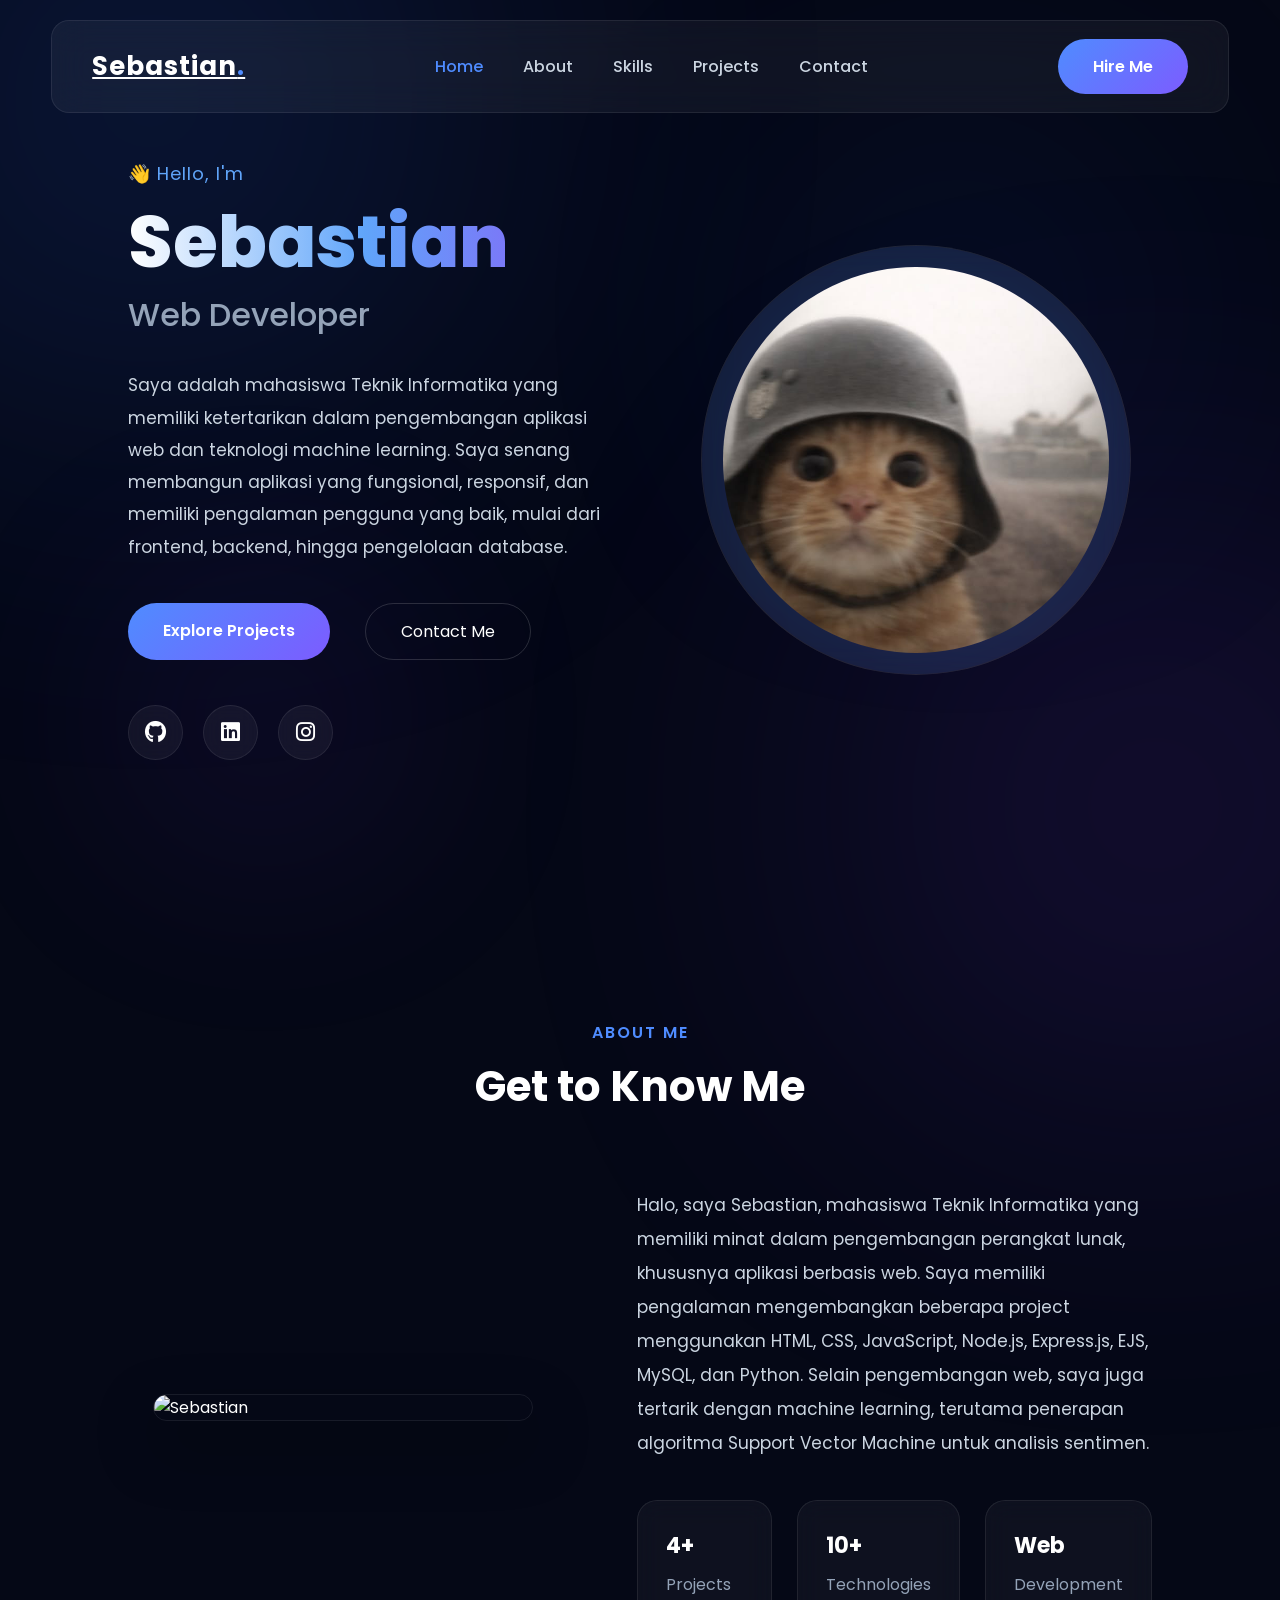
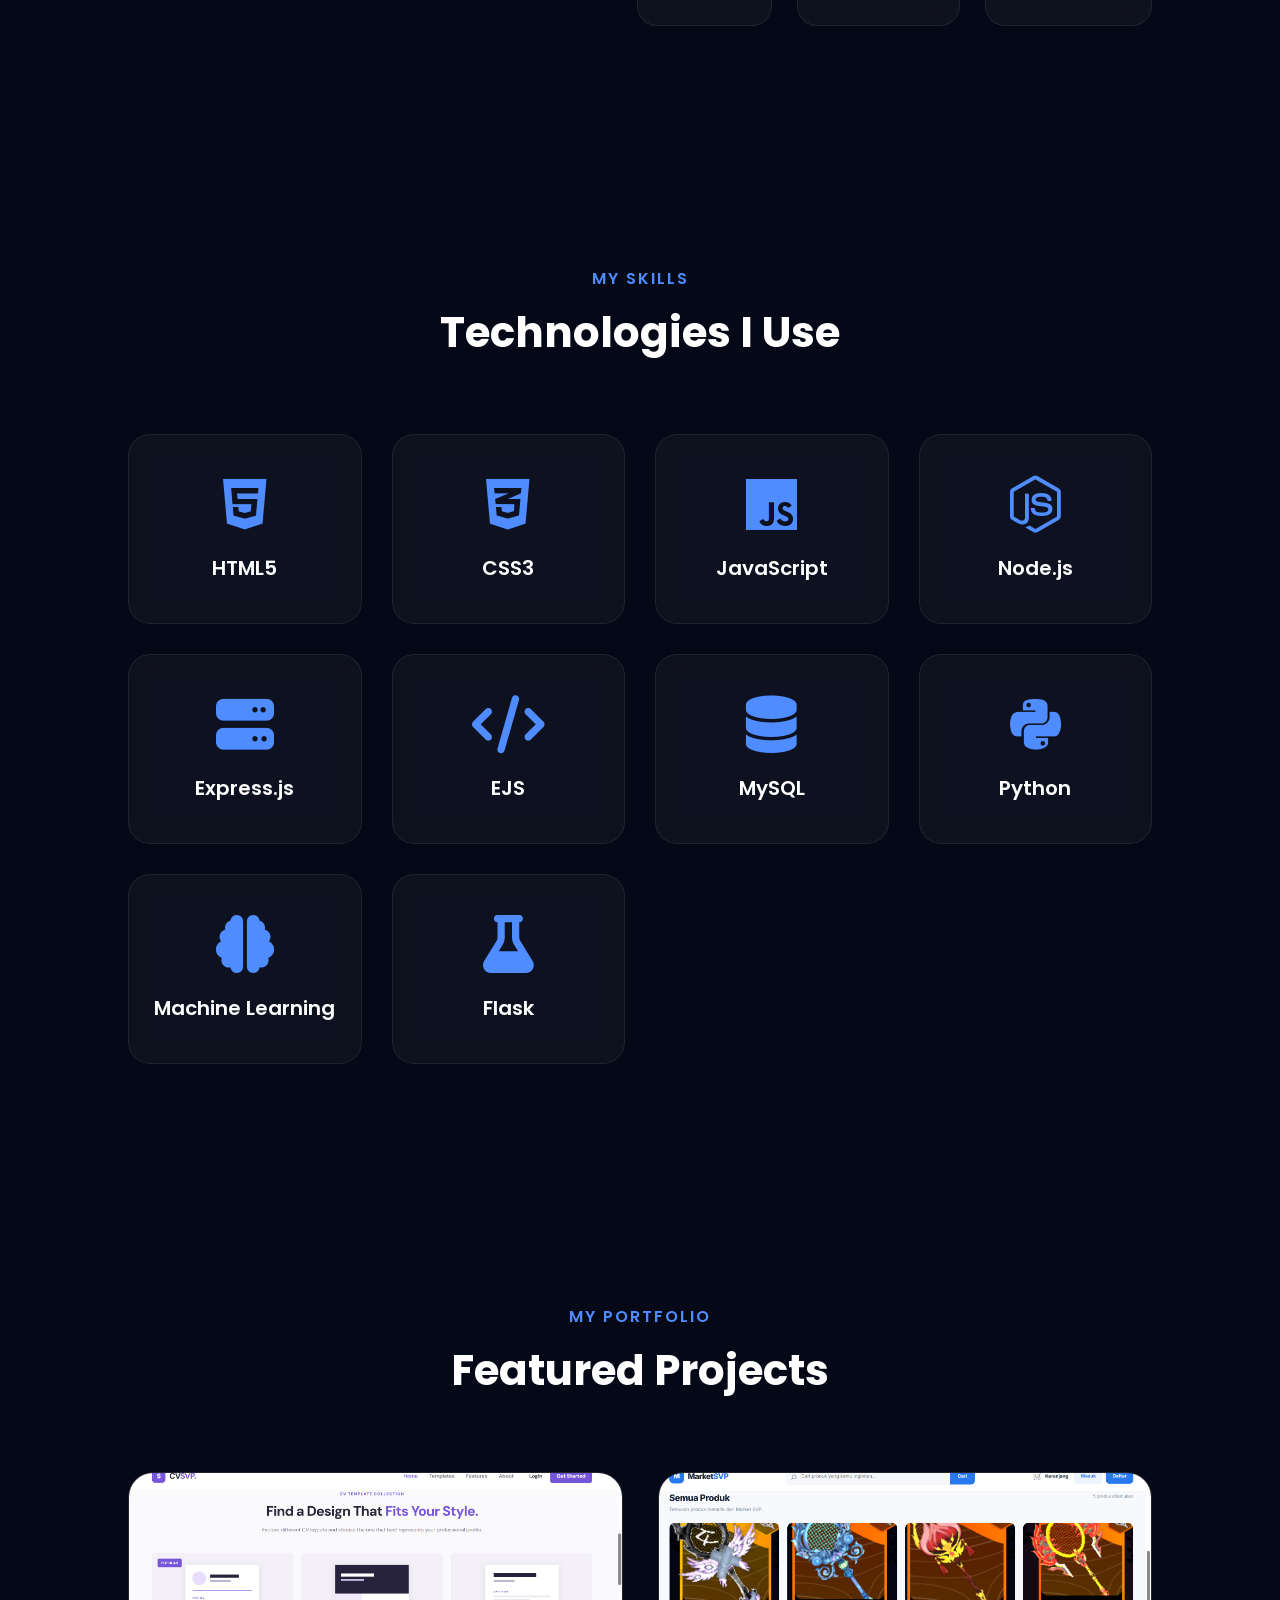
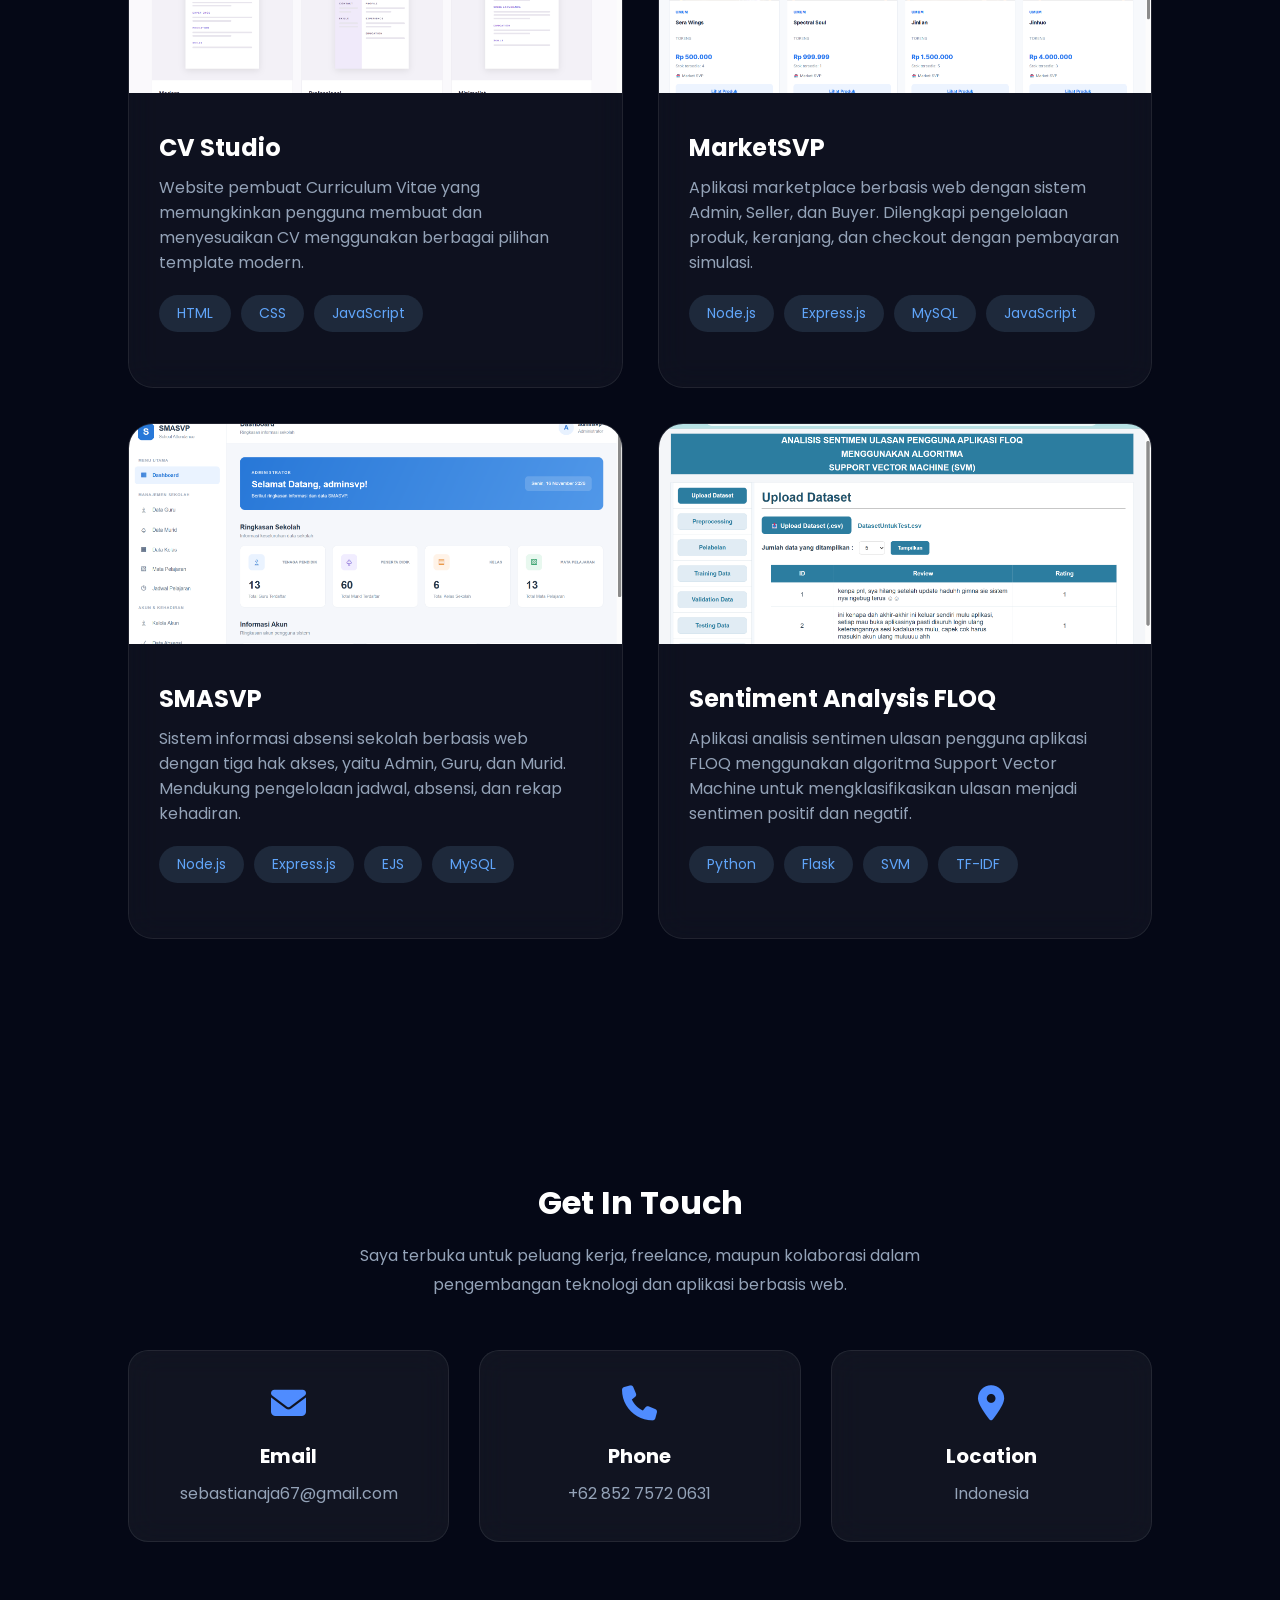
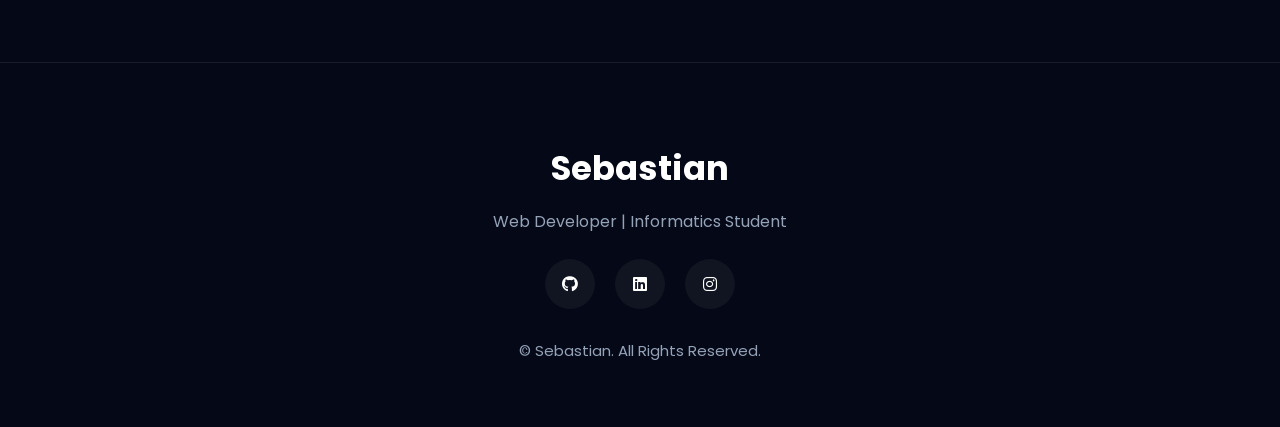
==== index.html @ ab6e5f6f "Fix homepage for Vercel" ====
<!DOCTYPE html>
<html lang="id">

<head>
    <meta charset="UTF-8">
    <meta name="viewport" content="width=device-width, initial-scale=1.0">

    <meta name="description" content="Portfolio Sebastian - Web Developer and Informatics Student">

    <title>Sebastian | Personal Portfolio</title>

    <!-- CSS -->
    <link rel="stylesheet" href="css/style.css">
    <link rel="stylesheet" href="css/responsive.css">

    <!-- Google Fonts -->
    <link rel="preconnect" href="https://fonts.googleapis.com">
    <link rel="preconnect" href="https://fonts.gstatic.com" crossorigin>

    <link href="https://fonts.googleapis.com/css2?family=Poppins:wght@300;400;500;600;700;800&display=swap"
        rel="stylesheet">

    <!-- Font Awesome -->
    <link rel="stylesheet"
        href="https://cdnjs.cloudflare.com/ajax/libs/font-awesome/6.7.2/css/all.min.css">
</head>

<body>

    <!-- HEADER -->
    <header class="header">

        <nav class="navbar">

            <a href="#home" class="logo">
                Sebastian<span style="color:#4f8cff;">.</span>
            </a>

            <ul class="nav-links">

                <li><a href="#home" class="active">Home</a></li>
                <li><a href="#about">About</a></li>
                <li><a href="#skills">Skills</a></li>
                <li><a href="#projects">Projects</a></li>
                <li><a href="#contact">Contact</a></li>

            </ul>

            <a href="#contact" class="btn-primary nav-button">
                Hire Me
            </a>

        </nav>

    </header>


    <!-- HERO SECTION -->
    <section id="home" class="hero">

        <div class="hero-content">

            <p class="hero-greeting">
                👋 Hello, I'm
            </p>

            <h1>Sebastian</h1>

            <h2>Web Developer</h2>

            <p class="hero-description">
                Saya adalah mahasiswa Teknik Informatika yang memiliki
                ketertarikan dalam pengembangan aplikasi web dan
                teknologi machine learning.

                Saya senang membangun aplikasi yang fungsional,
                responsif, dan memiliki pengalaman pengguna yang baik,
                mulai dari frontend, backend, hingga pengelolaan database.
            </p>

            <div class="hero-button">

                <a href="#projects" class="btn-primary">
                    Explore Projects
                </a>

                <a href="#contact" class="btn-secondary">
                    Contact Me
                </a>

            </div>

            <div class="social-icons">

                <a href="#" target="_blank" aria-label="GitHub">
                    <i class="fab fa-github"></i>
                </a>

                <a href="#" target="_blank" aria-label="LinkedIn">
                    <i class="fab fa-linkedin"></i>
                </a>

                <a href="#" target="_blank" aria-label="Instagram">
                    <i class="fab fa-instagram"></i>
                </a>

            </div>

        </div>


        <div class="hero-image">

            <div class="circle">

                <img src="images/me.jpg" alt="Sebastian Profile">

            </div>

        </div>

    </section>


    <!-- ABOUT SECTION -->
    <section id="about" class="about">

        <div class="section-title">

            <span>About Me</span>

            <h2>Get to Know Me</h2>

        </div>


        <div class="about-container">

            <div class="about-image">

                <img src="assets/images/profile2.png"
                    alt="Sebastian">

            </div>


            <div class="about-content">

                <p>
                    Halo, saya Sebastian, mahasiswa Teknik Informatika
                    yang memiliki minat dalam pengembangan perangkat lunak,
                    khususnya aplikasi berbasis web.

                    Saya memiliki pengalaman mengembangkan beberapa
                    project menggunakan HTML, CSS, JavaScript,
                    Node.js, Express.js, EJS, MySQL, dan Python.

                    Selain pengembangan web, saya juga tertarik
                    dengan machine learning, terutama penerapan
                    algoritma Support Vector Machine untuk analisis sentimen.
                </p>


                <div class="about-info">

                    <div class="info-card">

                        <h3>4+</h3>

                        <span>Projects</span>

                    </div>


                    <div class="info-card">

                        <h3>10+</h3>

                        <span>Technologies</span>

                    </div>


                    <div class="info-card">

                        <h3>Web</h3>

                        <span>Development</span>

                    </div>

                </div>

            </div>

        </div>

    </section>


    <!-- SKILLS SECTION -->
    <section id="skills" class="skills">

        <div class="section-title">

            <span>My Skills</span>

            <h2>Technologies I Use</h2>

        </div>


        <div class="skills-container">

            <div class="skill-card">
                <i class="fab fa-html5"></i>
                <h3>HTML5</h3>
            </div>

            <div class="skill-card">
                <i class="fab fa-css3-alt"></i>
                <h3>CSS3</h3>
            </div>

            <div class="skill-card">
                <i class="fab fa-js"></i>
                <h3>JavaScript</h3>
            </div>

            <div class="skill-card">
                <i class="fab fa-node-js"></i>
                <h3>Node.js</h3>
            </div>

            <div class="skill-card">
                <i class="fas fa-server"></i>
                <h3>Express.js</h3>
            </div>

            <div class="skill-card">
                <i class="fas fa-code"></i>
                <h3>EJS</h3>
            </div>

            <div class="skill-card">
                <i class="fas fa-database"></i>
                <h3>MySQL</h3>
            </div>

            <div class="skill-card">
                <i class="fab fa-python"></i>
                <h3>Python</h3>
            </div>

            <div class="skill-card">
                <i class="fas fa-brain"></i>
                <h3>Machine Learning</h3>
            </div>

            <div class="skill-card">
                <i class="fas fa-flask"></i>
                <h3>Flask</h3>
            </div>

        </div>

    </section>


    <!-- PROJECTS SECTION -->
    <section id="projects" class="projects">

        <div class="section-title">

            <span>My Portfolio</span>

            <h2>Featured Projects</h2>

        </div>


        <div class="projects-container">


            <!-- PROJECT 1 : CV STUDIO -->
            <div class="project-card">

                <img src="images/cv.png"
                    alt="CV Studio Project">

                <div class="project-content">

                    <h3>CV Studio</h3>

                    <p>
                        Website pembuat Curriculum Vitae yang
                        memungkinkan pengguna membuat dan
                        menyesuaikan CV menggunakan berbagai
                        pilihan template modern.
                    </p>

                    <div class="project-tags">

                        <span>HTML</span>
                        <span>CSS</span>
                        <span>JavaScript</span>

                    </div>


                </div>

            </div>


            <!-- PROJECT 2 : MARKETSVP -->
            <div class="project-card">

                <img src="images/market.png"
                    alt="MarketSVP Project">

                <div class="project-content">

                    <h3>MarketSVP</h3>

                    <p>
                        Aplikasi marketplace berbasis web dengan
                        sistem Admin, Seller, dan Buyer.
                        Dilengkapi pengelolaan produk, keranjang,
                        dan checkout dengan pembayaran simulasi.
                    </p>

                    <div class="project-tags">

                        <span>Node.js</span>
                        <span>Express.js</span>
                        <span>MySQL</span>
                        <span>JavaScript</span>

                    </div>

                </div>

            </div>


            <!-- PROJECT 3 : SMASVP -->
            <div class="project-card">

                <img src="images/sma.png"
                    alt="SMASVP Project">

                <div class="project-content">

                    <h3>SMASVP</h3>

                    <p>
                        Sistem informasi absensi sekolah berbasis web
                        dengan tiga hak akses, yaitu Admin, Guru,
                        dan Murid. Mendukung pengelolaan jadwal,
                        absensi, dan rekap kehadiran.
                    </p>

                    <div class="project-tags">

                        <span>Node.js</span>
                        <span>Express.js</span>
                        <span>EJS</span>
                        <span>MySQL</span>

                    </div>

                </div>

            </div>


            <!-- PROJECT 4 : SENTIMENT ANALYSIS -->
            <div class="project-card">

                <img src="images/analisis.png"
                    alt="Sentiment Analysis FLOQ">

                <div class="project-content">

                    <h3>Sentiment Analysis FLOQ</h3>

                    <p>
                        Aplikasi analisis sentimen ulasan pengguna
                        aplikasi FLOQ menggunakan algoritma
                        Support Vector Machine untuk mengklasifikasikan
                        ulasan menjadi sentimen positif dan negatif.
                    </p>

                    <div class="project-tags">

                        <span>Python</span>
                        <span>Flask</span>
                        <span>SVM</span>
                        <span>TF-IDF</span>

                    </div>

                </div>

            </div>


        </div>

    </section>


    <!-- CONTACT SECTION -->
    <section id="contact" class="contact">

        <div class="contact-container">

            <div class="contact-header">

                <h3>Get In Touch</h3>

                <p>
                    Saya terbuka untuk peluang kerja, freelance,
                    maupun kolaborasi dalam pengembangan teknologi
                    dan aplikasi berbasis web.
                </p>

            </div>


            <div class="contact-items">

                <div class="contact-item">

                    <i class="fas fa-envelope"></i>

                    <h4>Email</h4>

                    <span>sebastianaja67@gmail.com</span>

                </div>


                <div class="contact-item">

                    <i class="fas fa-phone"></i>

                    <h4>Phone</h4>

                    <span>+62 852 7572 0631</span>

                </div>


                <div class="contact-item">

                    <i class="fas fa-map-marker-alt"></i>

                    <h4>Location</h4>

                    <span>Indonesia</span>

                </div>

            </div>

        </div>

    </section>


    <!-- FOOTER -->
    <footer>

        <div class="footer-content">

            <h2>Sebastian</h2>

            <p>
                Web Developer | Informatics Student
            </p>


            <div class="footer-social">

                <a href="#" target="_blank">
                    <i class="fab fa-github"></i>
                </a>

                <a href="#" target="_blank">
                    <i class="fab fa-linkedin"></i>
                </a>

                <a href="#" target="_blank">
                    <i class="fab fa-instagram"></i>
                </a>

            </div>


            <p class="copyright">

                © <span id="current-year"></span>
                Sebastian. All Rights Reserved.

            </p>

        </div>

    </footer>


    <!-- JAVASCRIPT -->
    <script src="js/script.js"></script>

</body>

</html>
---- css/style.css ----
/*==================================================
    GOOGLE FONT
==================================================*/

@import url('https://fonts.googleapis.com/css2?family=Poppins:wght@300;400;500;600;700;800&display=swap');


/*==================================================
    RESET
==================================================*/

*{
    margin:0;
    padding:0;
    box-sizing:border-box;
}

html{
    scroll-behavior:smooth;
}

body{

    font-family:'Poppins',sans-serif;

    background:#050816;

    color:#ffffff;

    overflow-x:hidden;
}


/*==================================================
    SCROLLBAR
==================================================*/

::-webkit-scrollbar{

    width:10px;

}

::-webkit-scrollbar-track{

    background:#0d1325;

}

::-webkit-scrollbar-thumb{

    background:linear-gradient(
        180deg,
        #4f8cff,
        #7c5cff
    );

    border-radius:20px;

}

::-webkit-scrollbar-thumb:hover{

    background:#4f8cff;

}


/*==================================================
    BACKGROUND GLOW
==================================================*/

body::before{

    content:"";

    position:fixed;

    width:600px;

    height:600px;

    border-radius:50%;

    background:#2563eb;

    filter:blur(180px);

    opacity:.20;

    top:-200px;

    left:-150px;

    z-index:-2;

}

body::after{

    content:"";

    position:fixed;

    width:550px;

    height:550px;

    border-radius:50%;

    background:#7c3aed;

    filter:blur(180px);

    opacity:.18;

    bottom:-180px;

    right:-150px;

    z-index:-2;

}


/*==================================================
    CONTAINER
==================================================*/

.container{

    width:90%;

    max-width:1300px;

    margin:auto;

}


/*==================================================
    SECTION
==================================================*/

section{

    padding:120px 10%;

}


/*==================================================
    SECTION TITLE
==================================================*/

.section-title{

    text-align:center;

    margin-bottom:70px;

}

.section-title span{

    color:#4f8cff;

    font-size:16px;

    font-weight:600;

    letter-spacing:2px;

    text-transform:uppercase;

}

.section-title h2{

    margin-top:10px;

    font-size:42px;

    font-weight:700;

}


/*==================================================
    NAVBAR
==================================================*/

header{

    position:fixed;

    width:100%;

    top:0;

    left:0;

    z-index:999;

}

.navbar{

    width:92%;

    margin:20px auto;

    padding:18px 40px;

    display:flex;

    justify-content:space-between;

    align-items:center;

    border-radius:18px;

    background:rgba(255,255,255,.05);

    backdrop-filter:blur(18px);

    border:1px solid rgba(255,255,255,.08);

}


.logo{

    font-size:26px;

    font-weight:700;

    color:#fff;

    letter-spacing:1px;

}


.nav-links{

    display:flex;

    gap:40px;

    list-style:none;

}

.nav-links a{

    color:#cbd5e1;

    text-decoration:none;

    transition:.35s;

    font-weight:500;

}

.nav-links a:hover{

    color:#4f8cff;

}


/*==================================================
    BUTTON
==================================================*/

.btn-primary{

    display:inline-block;

    padding:15px 35px;

    border-radius:50px;

    text-decoration:none;

    color:#fff;

    font-weight:600;

    background:linear-gradient(
        135deg,
        #4f8cff,
        #7c5cff
    );

    transition:.35s;

}

.btn-primary:hover{

    transform:translateY(-5px);

    box-shadow:0 20px 40px rgba(79,140,255,.35);

}


.btn-secondary{

    display:inline-block;

    padding:15px 35px;

    border-radius:50px;

    text-decoration:none;

    color:#fff;

    border:1px solid rgba(255,255,255,.15);

    margin-left:15px;

    transition:.35s;

}

.btn-secondary:hover{

    background:rgba(255,255,255,.08);

}


.btn-outline{

    padding:13px 28px;

    border-radius:50px;

    border:none;

    cursor:pointer;

    color:#fff;

    background:linear-gradient(
        135deg,
        #4f8cff,
        #7c5cff
    );

    transition:.35s;

}

.btn-outline:hover{

    transform:translateY(-4px);

    box-shadow:0 15px 35px rgba(79,140,255,.35);

}
/*==================================================
    HERO SECTION
==================================================*/

.hero{

    min-height:100vh;

    display:flex;

    align-items:center;

    justify-content:space-between;

    gap:80px;

    padding-top:140px;

}

/*==========================================
    HERO CONTENT
==========================================*/

.hero-content{

    flex:1;

}

.hero-greeting{

    color:#60a5fa;

    font-size:18px;

    margin-bottom:15px;

    letter-spacing:1px;

}

.hero h1{

    font-size:72px;

    line-height:1.1;

    font-weight:800;

    margin-bottom:10px;

    background:linear-gradient(
        90deg,
        #ffffff,
        #60a5fa,
        #8b5cf6
    );

    -webkit-background-clip:text;

    -webkit-text-fill-color:transparent;

}

.hero h2{

    font-size:32px;

    color:#94a3b8;

    margin-bottom:30px;

    font-weight:500;

}

.hero-description{

    color:#cbd5e1;

    line-height:1.9;

    max-width:600px;

    font-size:17px;

}

/*==========================================
    HERO BUTTON
==========================================*/

.hero-button{

    margin-top:40px;

    display:flex;

    gap:20px;

    flex-wrap:wrap;

}

/*==========================================
    SOCIAL ICON
==========================================*/

.social-icons{

    margin-top:45px;

    display:flex;

    gap:20px;

}

.social-icons a{

    width:55px;

    height:55px;

    display:flex;

    justify-content:center;

    align-items:center;

    border-radius:50%;

    text-decoration:none;

    font-size:22px;

    color:white;

    background:rgba(255,255,255,.05);

    border:1px solid rgba(255,255,255,.08);

    backdrop-filter:blur(10px);

    transition:.35s;

}

.social-icons a:hover{

    transform:translateY(-8px);

    background:linear-gradient(
        135deg,
        #4f8cff,
        #7c5cff
    );

    box-shadow:0 15px 40px rgba(79,140,255,.35);

}

/*==================================================
    HERO IMAGE
==================================================*/

.hero-image{

    flex:1;

    display:flex;

    justify-content:center;

    align-items:center;

}

/*==========================================
    PROFILE CIRCLE
==========================================*/

.circle{

    width:430px;

    height:430px;

    border-radius:50%;

    position:relative;

    display:flex;

    justify-content:center;

    align-items:center;

    background:rgba(255,255,255,.04);

    border:1px solid rgba(255,255,255,.08);

    backdrop-filter:blur(20px);

    overflow:hidden;

}

/* Glow */

.circle::before{

    content:"";

    position:absolute;

    width:500px;

    height:500px;

    border-radius:50%;

    background:#4f8cff;

    filter:blur(130px);

    opacity:.25;

    z-index:-1;

}

/*==========================================
    PROFILE IMAGE
==========================================*/

.circle img{

    width:90%;

    object-fit:cover;

    border-radius:50%;

}

/*==================================================
    FLOATING ANIMATION
==================================================*/

.circle{

    animation:floating 4s ease-in-out infinite;

}

@keyframes floating{

    0%{

        transform:translateY(0px);

    }

    50%{

        transform:translateY(-18px);

    }

    100%{

        transform:translateY(0px);

    }

}

/*==================================================
    HERO DECORATION
==================================================*/

.hero::before{

    content:"";

    position:absolute;

    width:260px;

    height:260px;

    background:#2563eb;

    border-radius:50%;

    filter:blur(140px);

    opacity:.20;

    right:15%;

    top:20%;

    z-index:-1;

}

.hero::after{

    content:"";

    position:absolute;

    width:220px;

    height:220px;

    background:#7c3aed;

    border-radius:50%;

    filter:blur(130px);

    opacity:.18;

    left:12%;

    bottom:8%;

    z-index:-1;

}
/*==================================================
                ABOUT
==================================================*/

.about{

    position:relative;

}

.about-container{

    display:flex;

    align-items:center;

    justify-content:space-between;

    gap:80px;

    flex-wrap:wrap;

}

.about-image{

    flex:1;

    display:flex;

    justify-content:center;

}

.about-image img{

    width:380px;

    border-radius:30px;

    border:1px solid rgba(255,255,255,.08);

    box-shadow:
    0 25px 60px rgba(0,0,0,.35);

}

.about-content{

    flex:1.2;

}

.about-content p{

    color:#cbd5e1;

    line-height:2;

    font-size:17px;

}

.about-info{

    margin-top:40px;

    display:grid;

    grid-template-columns:repeat(3,1fr);

    gap:25px;

}

.info-card{

    padding:28px;

    border-radius:20px;

    background:rgba(255,255,255,.04);

    border:1px solid rgba(255,255,255,.08);

    backdrop-filter:blur(12px);

    transition:.35s;

}

.info-card:hover{

    transform:translateY(-10px);

    border-color:#4f8cff;

    box-shadow:

    0 20px 45px rgba(79,140,255,.18);

}

.info-card h3{

    margin-bottom:10px;

    font-size:22px;

}

.info-card span{

    color:#94a3b8;

}



/*==================================================
                SKILLS
==================================================*/

.skills{

    position:relative;

}

.skills-container{

    display:grid;

    grid-template-columns:repeat(4,1fr);

    gap:30px;

}

.skill-card{

    padding:40px 20px;

    text-align:center;

    border-radius:22px;

    background:rgba(255,255,255,.04);

    border:1px solid rgba(255,255,255,.08);

    backdrop-filter:blur(12px);

    transition:.35s;

    cursor:pointer;

}

.skill-card:hover{

    transform:translateY(-10px);

    border-color:#4f8cff;

    box-shadow:

    0 20px 45px rgba(79,140,255,.18);

}

.skill-card i{

    font-size:58px;

    margin-bottom:20px;

    color:#4f8cff;

}

.skill-card h3{

    font-size:20px;

    font-weight:600;

}
/*==================================================
                EXPERIENCE
==================================================*/

.experience{

    position:relative;

}

.timeline{

    max-width:900px;

    margin:60px auto;

    position:relative;

}

.timeline::before{

    content:"";

    position:absolute;

    left:50%;

    transform:translateX(-50%);

    width:3px;

    height:100%;

    background:linear-gradient(
        #4f8cff,
        #7c5cff
    );

}

.timeline-item{

    position:relative;

    width:50%;

    padding:20px 40px;

}

.timeline-item:nth-child(odd){

    left:0;

    text-align:right;

}

.timeline-item:nth-child(even){

    left:50%;

}

.timeline-dot{

    position:absolute;

    width:18px;

    height:18px;

    background:#4f8cff;

    border-radius:50%;

    top:40px;

    right:-11px;

    box-shadow:0 0 20px #4f8cff;

}

.timeline-item:nth-child(even) .timeline-dot{

    left:-8px;

}

.timeline-content{

    padding:30px;

    border-radius:20px;

    background:rgba(255,255,255,.04);

    border:1px solid rgba(255,255,255,.08);

    backdrop-filter:blur(15px);

    transition:.35s;

}

.timeline-content:hover{

    transform:translateY(-8px);

    border-color:#4f8cff;

}

.timeline-content span{

    color:#60a5fa;

    font-weight:600;

}

.timeline-content h3{

    margin:12px 0;

}

.timeline-content p{

    color:#cbd5e1;

    line-height:1.8;

}



/*==================================================
                PROJECTS
==================================================*/

.projects{

    position:relative;

}

.projects-container{

    display:grid;

    grid-template-columns:repeat(auto-fit,minmax(340px,1fr));

    gap:35px;

}

.project-card{

    overflow:hidden;

    border-radius:25px;

    background:rgba(255,255,255,.04);

    border:1px solid rgba(255,255,255,.08);

    backdrop-filter:blur(15px);

    transition:.4s;

}

.project-card:hover{

    transform:translateY(-12px);

    box-shadow:

    0 20px 45px rgba(79,140,255,.20);

}

.project-card img{

    width:100%;

    height:220px;

    object-fit:cover;

}

.project-content{

    padding:30px;

}

.project-content h3{

    margin-bottom:10px;

    font-size:24px;

}

.project-content p{

    color:#94a3b8;

    margin-bottom:20px;

}

.project-tags{

    display:flex;

    flex-wrap:wrap;

    gap:10px;

    margin-bottom:25px;

}

.project-tags span{

    padding:8px 18px;

    border-radius:50px;

    background:#1e293b;

    color:#60a5fa;

    font-size:14px;

}

/*==================================================
                CERTIFICATES
==================================================*/

.certificates{

    position:relative;

}

.certificate-container{

    display:grid;

    grid-template-columns:repeat(auto-fit,minmax(300px,1fr));

    gap:30px;

}

.certificate-card{

    background:rgba(255,255,255,.04);

    border:1px solid rgba(255,255,255,.08);

    border-radius:22px;

    backdrop-filter:blur(15px);

    padding:30px;

    text-align:center;

    transition:.35s;

}

.certificate-card:hover{

    transform:translateY(-10px);

    border-color:#4f8cff;

    box-shadow:0 20px 45px rgba(79,140,255,.18);

}

.certificate-card img{

    width:90px;

    height:90px;

    object-fit:contain;

    margin-bottom:20px;

}

.certificate-card h3{

    margin-bottom:10px;

    font-size:24px;

}

.certificate-card p{

    color:#94a3b8;

    margin-bottom:25px;

}

.certificate-card a{

    display:inline-block;

    padding:12px 30px;

    border-radius:50px;

    background:linear-gradient(
        135deg,
        #4f8cff,
        #7c5cff
    );

    color:white;

    text-decoration:none;

    transition:.3s;

}

.certificate-card a:hover{

    transform:translateY(-4px);

}



/*==================================================
                CONTACT
==================================================*/

.contact{

    position:relative;

}

/*==========================================
            CONTACT
==========================================*/

.contact-container{

    display:flex;

    flex-direction:column;

    gap:50px;
    

}

.contact-header{

    text-align:center;

}

.contact-header h3{

    font-size:32px;

    margin-bottom:15px;

}

.contact-header p{

    color:#94a3b8;

    max-width:600px;

    margin:auto;

    line-height:1.8;

}

/*==========================================
        CONTACT ITEMS
==========================================*/

.contact-items{

    display:grid;

    grid-template-columns:repeat(3,1fr);

    gap:30px;

}

.contact-item{

    padding:35px 25px;

    text-align:center;

    border-radius:20px;

    background:rgba(255,255,255,.05);

    border:1px solid rgba(255,255,255,.08);

    backdrop-filter:blur(15px);

    transition:.35s;

}

.contact-item:hover{

    transform:translateY(-10px);

    border-color:#4f8cff;

    box-shadow:0 20px 45px rgba(79,140,255,.18);

}

.contact-item i{

    font-size:35px;

    color:#4f8cff;

    margin-bottom:20px;

}

.contact-item h4{

    margin-bottom:10px;

    font-size:20px;

}

.contact-item span{

    color:#94a3b8;

}




/*==================================================
                FOOTER
==================================================*/

footer{

    padding:80px 10% 40px;

    text-align:center;

    border-top:1px solid rgba(255,255,255,.08);

}

.footer-content h2{

    font-size:34px;

    margin-bottom:15px;

}

.footer-content p{

    color:#94a3b8;

    margin-bottom:25px;

}

.footer-social{

    display:flex;

    justify-content:center;

    gap:20px;

    margin-bottom:30px;

}

.footer-social a{

    width:50px;

    height:50px;

    border-radius:50%;

    display:flex;

    justify-content:center;

    align-items:center;

    text-decoration:none;

    color:white;

    background:rgba(255,255,255,.05);

    transition:.35s;

}

.footer-social a:hover{

    background:linear-gradient(
        135deg,
        #4f8cff,
        #7c5cff
    );

    transform:translateY(-6px);

}

.copyright{

    margin-top:20px;

    font-size:15px;

    color:#64748b;

}

/* ACTIVE NAVIGATION */

.nav-links a.active {
    color: #4f8cff;
}


/* HEADER SCROLL EFFECT */

.header {
    transition: .35s ease;
}

.header.scrolled .navbar {
    background: rgba(5, 8, 22, .90);
    border-color: rgba(79, 140, 255, .20);
    box-shadow: 0 10px 35px rgba(0, 0, 0, .20);
}
---- css/responsive.css ----
/* ==========================================
   RESPONSIVE
========================================== */

/* Laptop */
@media (max-width:1200px){

    section{
        padding:100px 8%;
    }

    .hero{
        gap:50px;
    }

    .hero h1{
        font-size:60px;
    }

    .circle{
        width:360px;
        height:360px;
    }

}

/* ==========================================
   Tablet
========================================== */

@media (max-width:992px){

    /* Navbar */

    .navbar{

        padding:18px 25px;

    }

    .nav-links{

        gap:20px;

    }

    .logo{

        font-size:22px;

    }

    /* Hero */

    .hero{

        flex-direction:column-reverse;

        text-align:center;

        gap:50px;

    }

    .hero-content{

        display:flex;

        flex-direction:column;

        align-items:center;

    }

    .hero-description{

        max-width:100%;

    }

    .circle{

        width:320px;

        height:320px;

    }

    .hero h1{

        font-size:56px;

    }

    .hero h2{

        font-size:28px;

    }

    /* About */

    .about-container{

        flex-direction:column;

        text-align:center;

    }

    .about-info{

        grid-template-columns:repeat(3,1fr);

    }

    /* Skills */

    .skills-container{

        grid-template-columns:repeat(2,1fr);

    }

    /* Contact */

    .contact-container{

        grid-template-columns:1fr;

    }

}

/* ==========================================
   Mobile
========================================== */

@media (max-width:768px){

    section{

        padding:90px 7%;

    }

    /* Navbar */

    .navbar{

        flex-direction:column;

        gap:20px;

    }

    .nav-links{

        flex-wrap:wrap;

        justify-content:center;

    }

    .nav-button{

        display:none;

    }

    /* Hero */

    .hero{

        min-height:auto;

        padding-top:180px;

    }

    .hero h1{

        font-size:46px;

    }

    .hero h2{

        font-size:24px;

    }

    .hero-description{

        font-size:16px;

    }

    .hero-button{

        justify-content:center;

    }

    .social-icons{

        justify-content:center;

    }

    .circle{

        width:280px;

        height:280px;

    }

    /* About */

    .about-image img{

        width:280px;

    }

    .about-info{

        grid-template-columns:1fr;

    }

    /* Skills */

    .skills-container{

        grid-template-columns:1fr;

    }

    /* Timeline */

    .timeline::before{

        left:20px;

    }

    .timeline-item{

        width:100%;

        left:0 !important;

        padding-left:60px;

        padding-right:0;

        text-align:left !important;

    }

    .timeline-dot{

        left:12px !important;

        right:auto;

    }

    /* Projects */

    .projects-container{

        grid-template-columns:1fr;

    }

    /* Certificates */

    .certificate-container{

        grid-template-columns:1fr;

    }

}

/* ==========================================
   Small Mobile
========================================== */

@media (max-width:480px){

    .hero h1{

        font-size:38px;

    }

    .hero h2{

        font-size:20px;

    }

    .hero-description{

        font-size:15px;

    }

    .circle{

        width:230px;

        height:230px;

    }

    .section-title h2{

        font-size:30px;

    }

    .section-title span{

        font-size:14px;

    }

    .project-content{

        padding:20px;

    }

    .project-button{

        flex-direction:column;

    }

    .contact-form input,

    .contact-form textarea{

        padding:15px;

    }

}
@media(max-width:768px){

    .contact-items{

        grid-template-columns:1fr;

    }

}
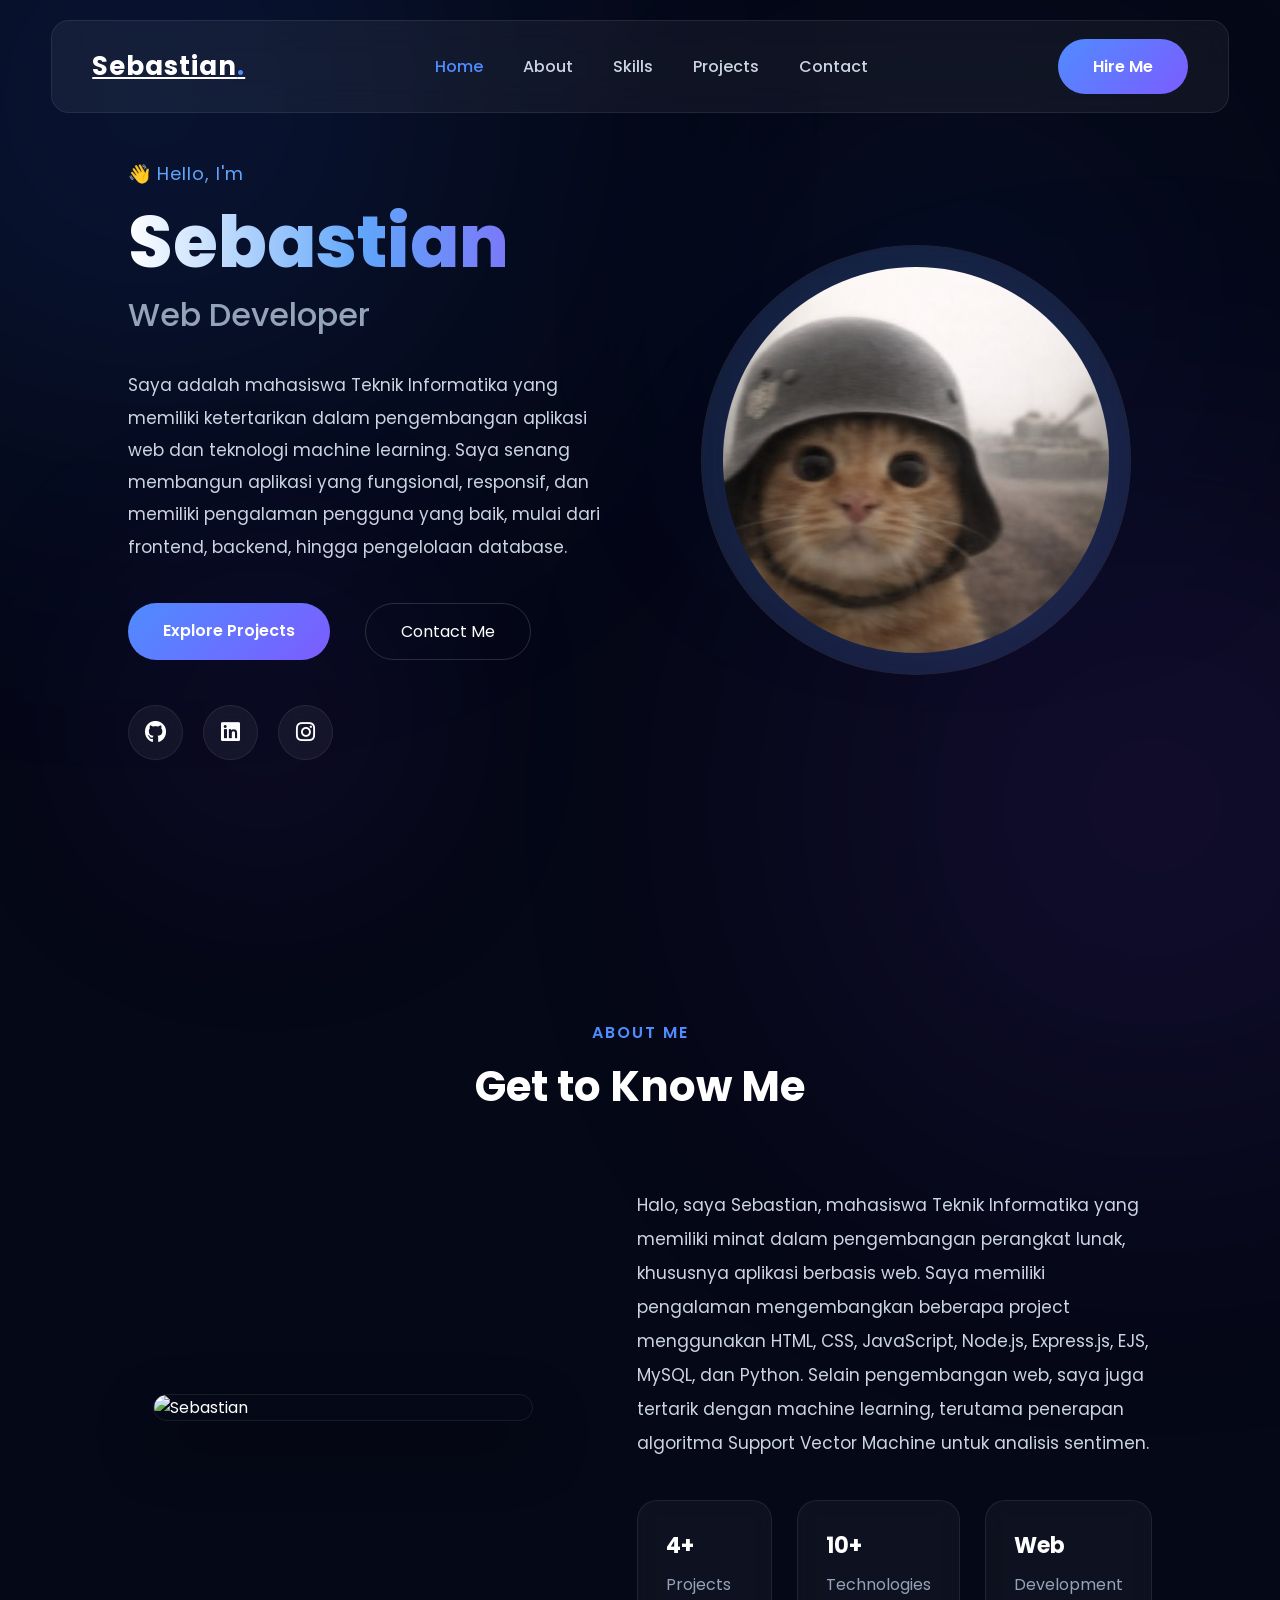
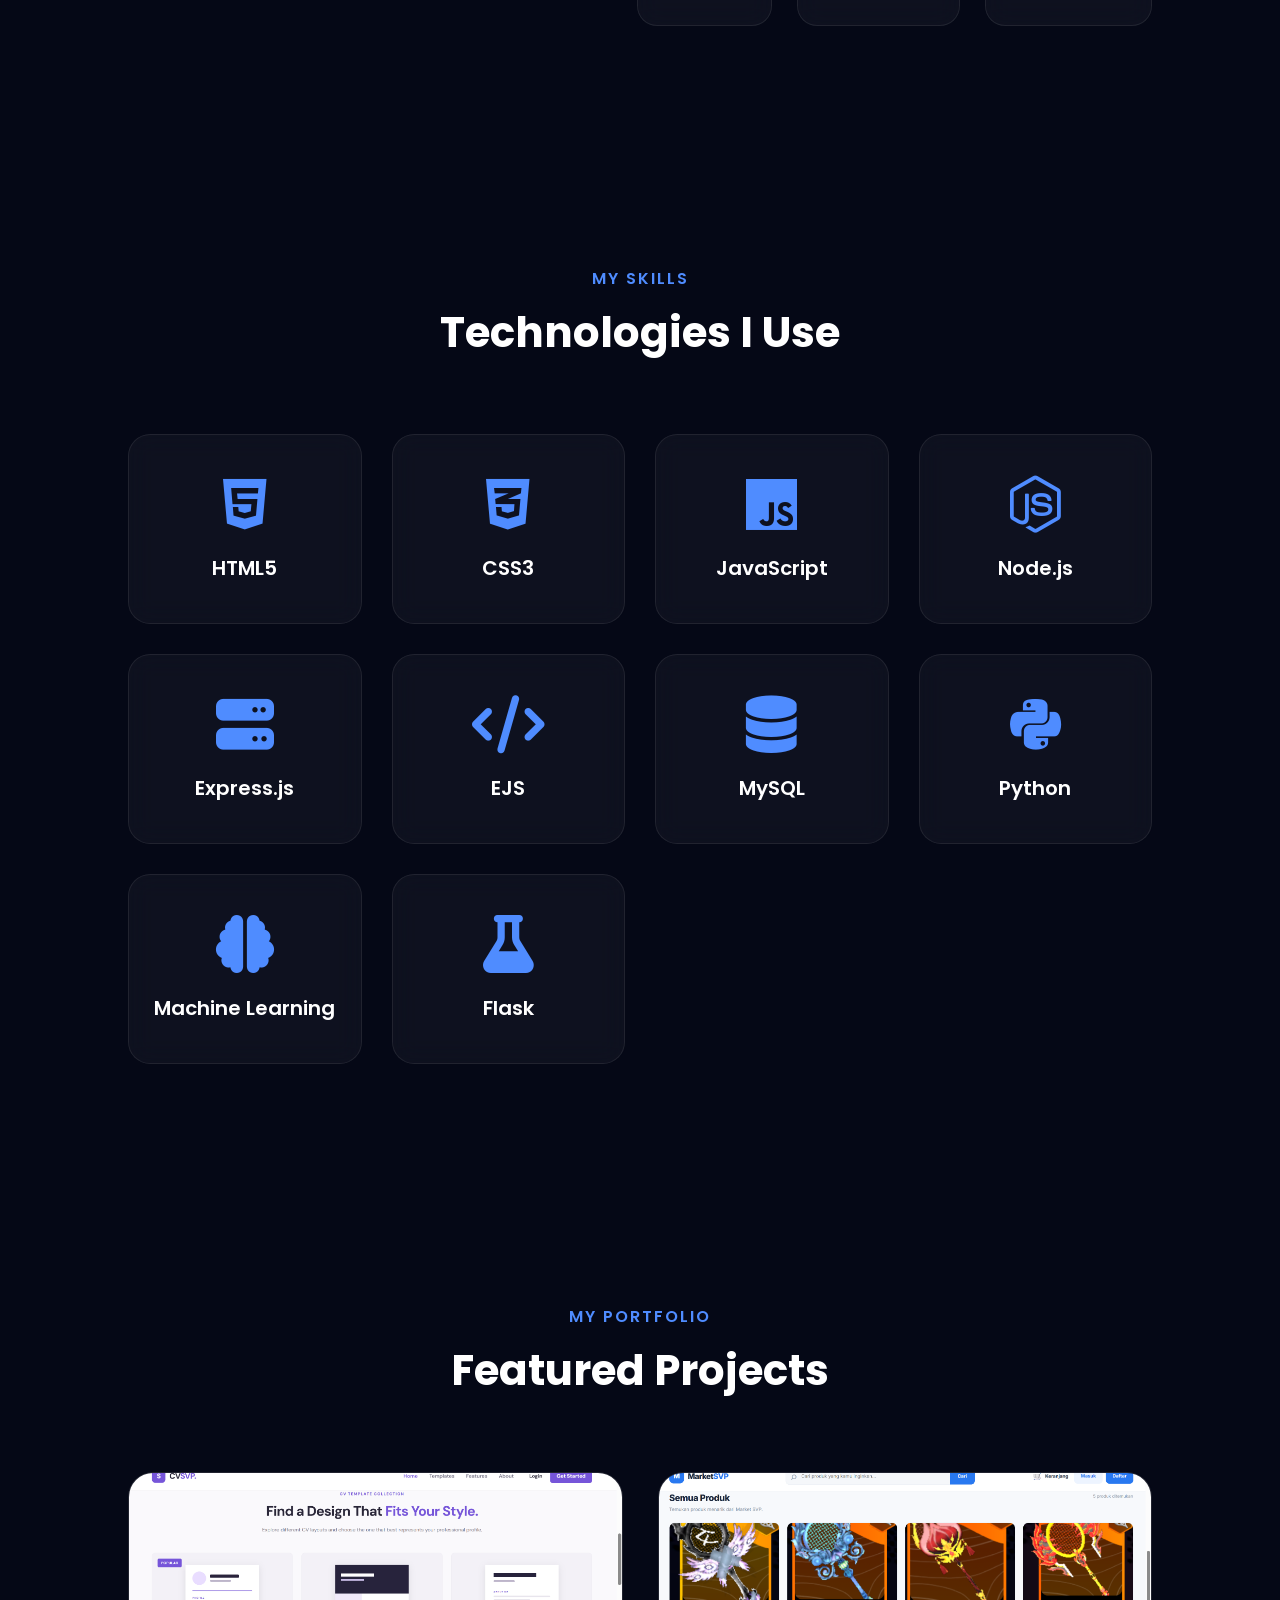
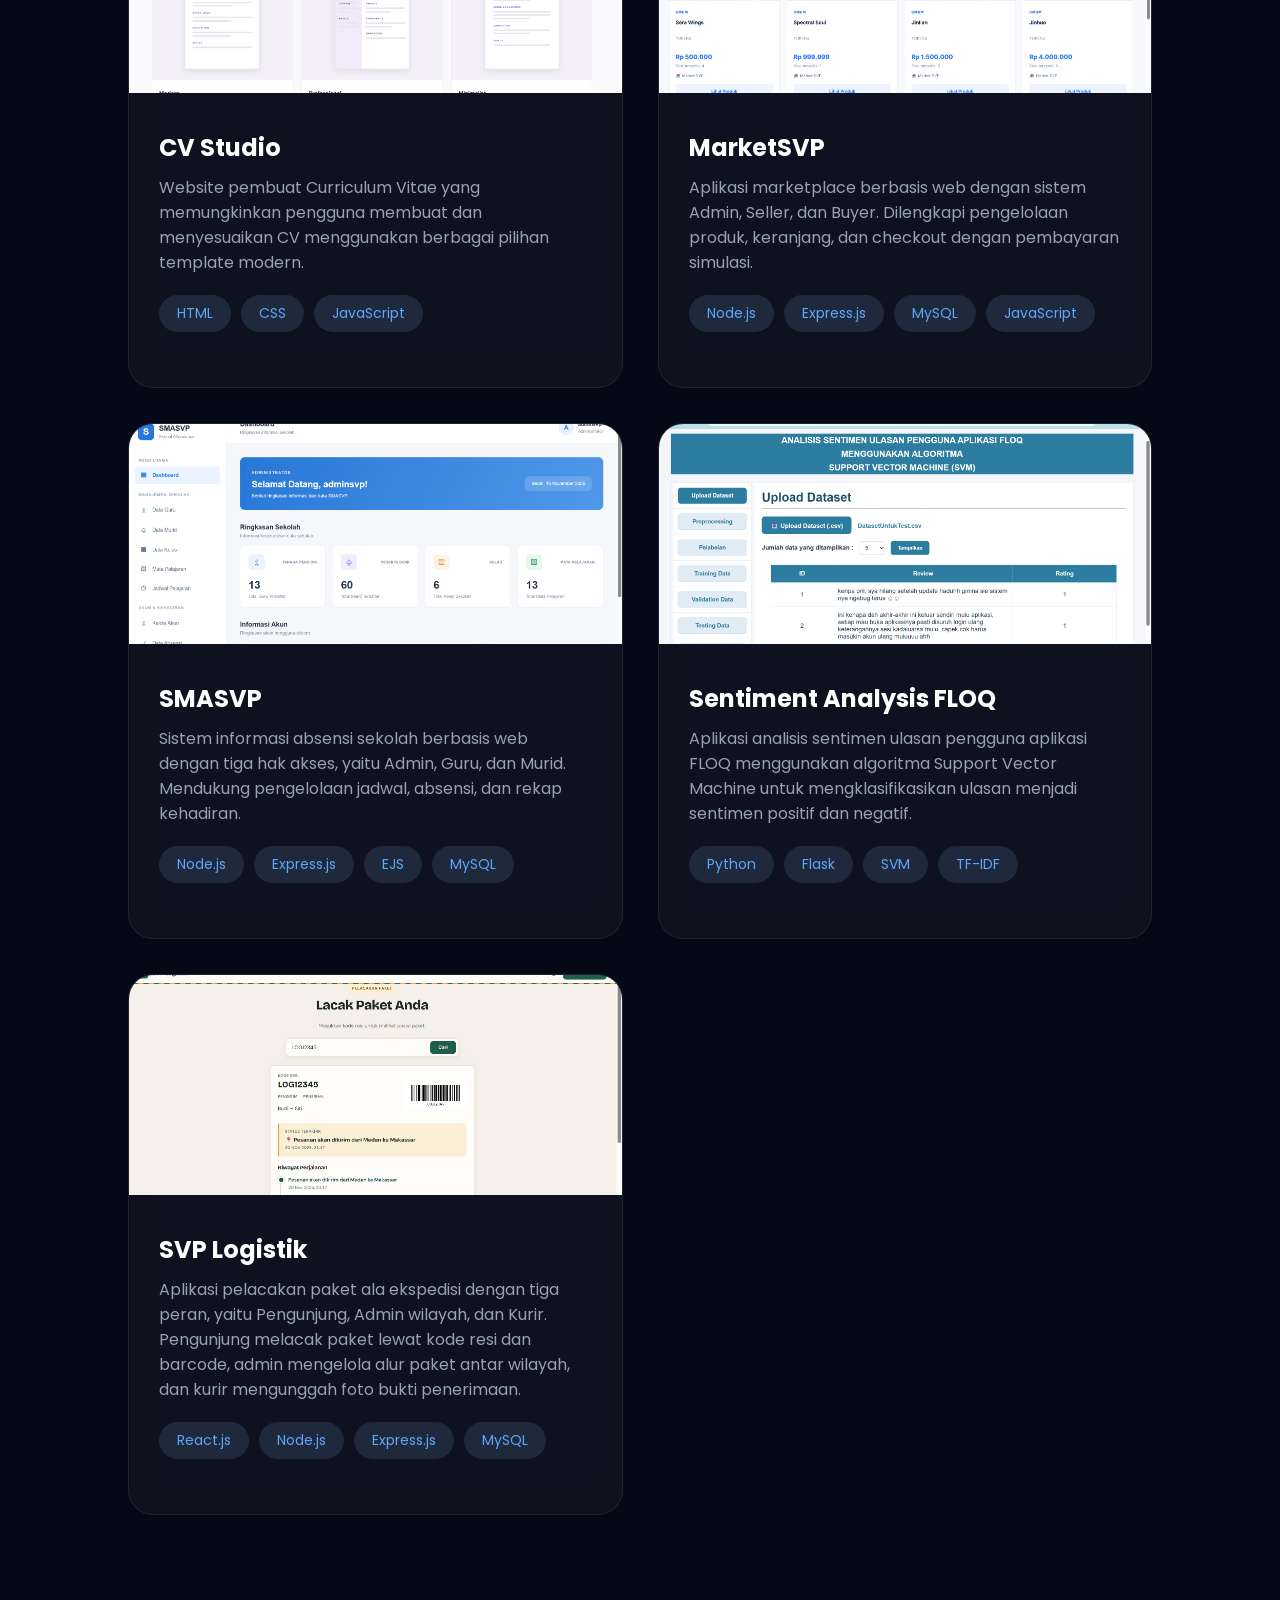
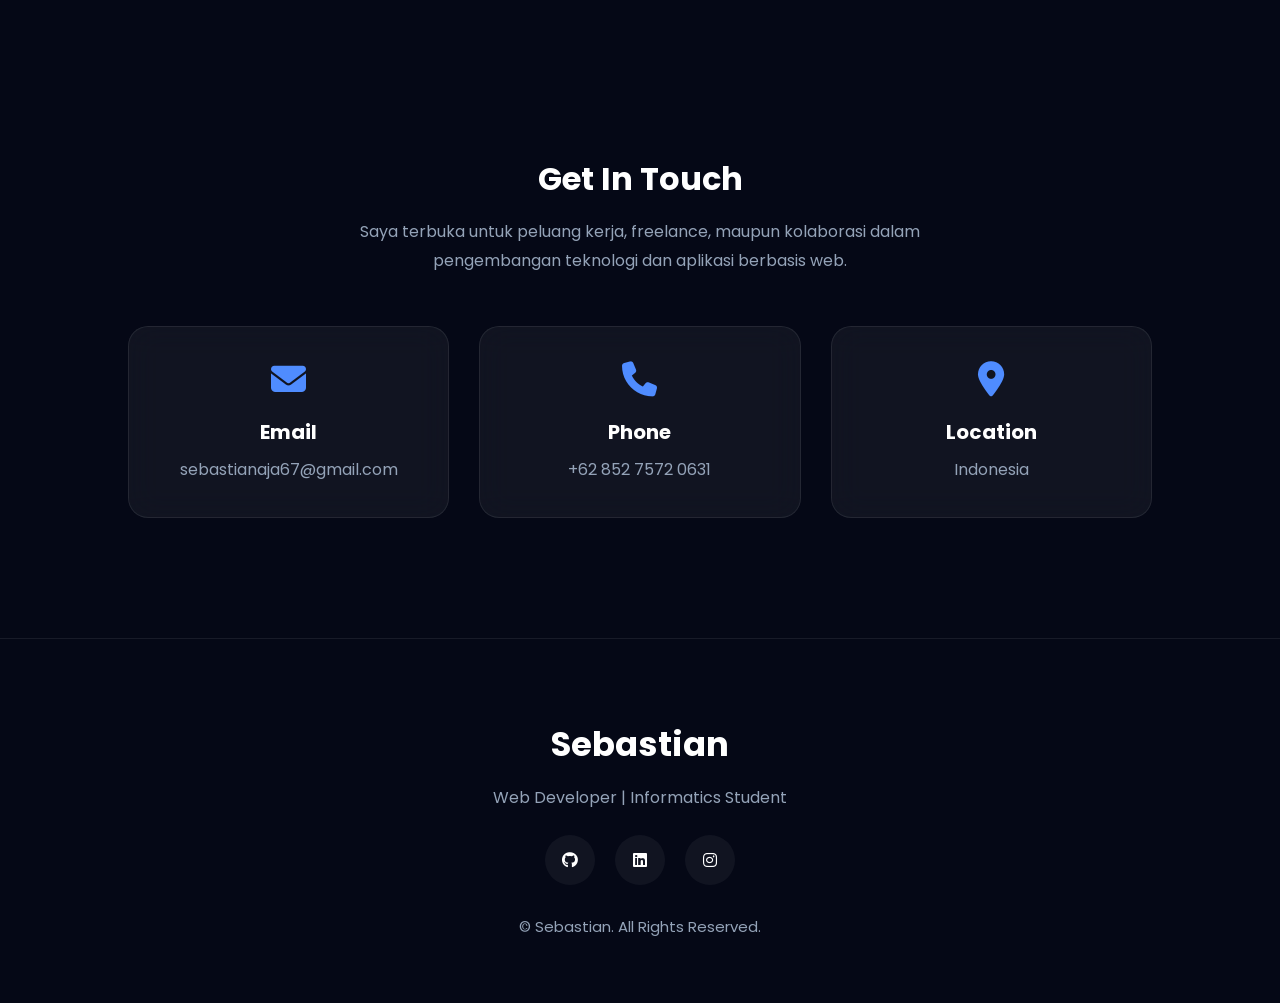
==== commit 9bcc10e8: "update projects" ====
--- a/index.html
+++ b/index.html
@@ -93,7 +93,7 @@
 
             <div class="social-icons">
 
-                <a href="#" target="_blank" aria-label="GitHub">
+                <a href="https://github.com/Sebastian11-2003" target="_blank" aria-label="GitHub">
                     <i class="fab fa-github"></i>
                 </a>
 
@@ -101,7 +101,7 @@
                     <i class="fab fa-linkedin"></i>
                 </a>
 
-                <a href="#" target="_blank" aria-label="Instagram">
+                <a href="https://www.instagram.com/bas911._" target="_blank" aria-label="Instagram">
                     <i class="fab fa-instagram"></i>
                 </a>
 
@@ -405,7 +405,35 @@
                 </div>
 
             </div>
-
+            <!-- PROJECT 5 : SVP LOGISTIK -->
+<div class="project-card">
+
+    <img src="images/logistik.png"
+        alt="SVP Logistik Project">
+
+    <div class="project-content">
+
+        <h3>SVP Logistik</h3>
+
+        <p>
+            Aplikasi pelacakan paket ala ekspedisi dengan tiga peran,
+            yaitu Pengunjung, Admin wilayah, dan Kurir. Pengunjung melacak
+            paket lewat kode resi dan barcode, admin mengelola alur paket
+            antar wilayah, dan kurir mengunggah foto bukti penerimaan.
+        </p>
+
+        <div class="project-tags">
+
+            <span>React.js</span>
+            <span>Node.js</span>
+            <span>Express.js</span>
+            <span>MySQL</span>
+
+        </div>
+
+    </div>
+
+</div>
 
         </div>
 
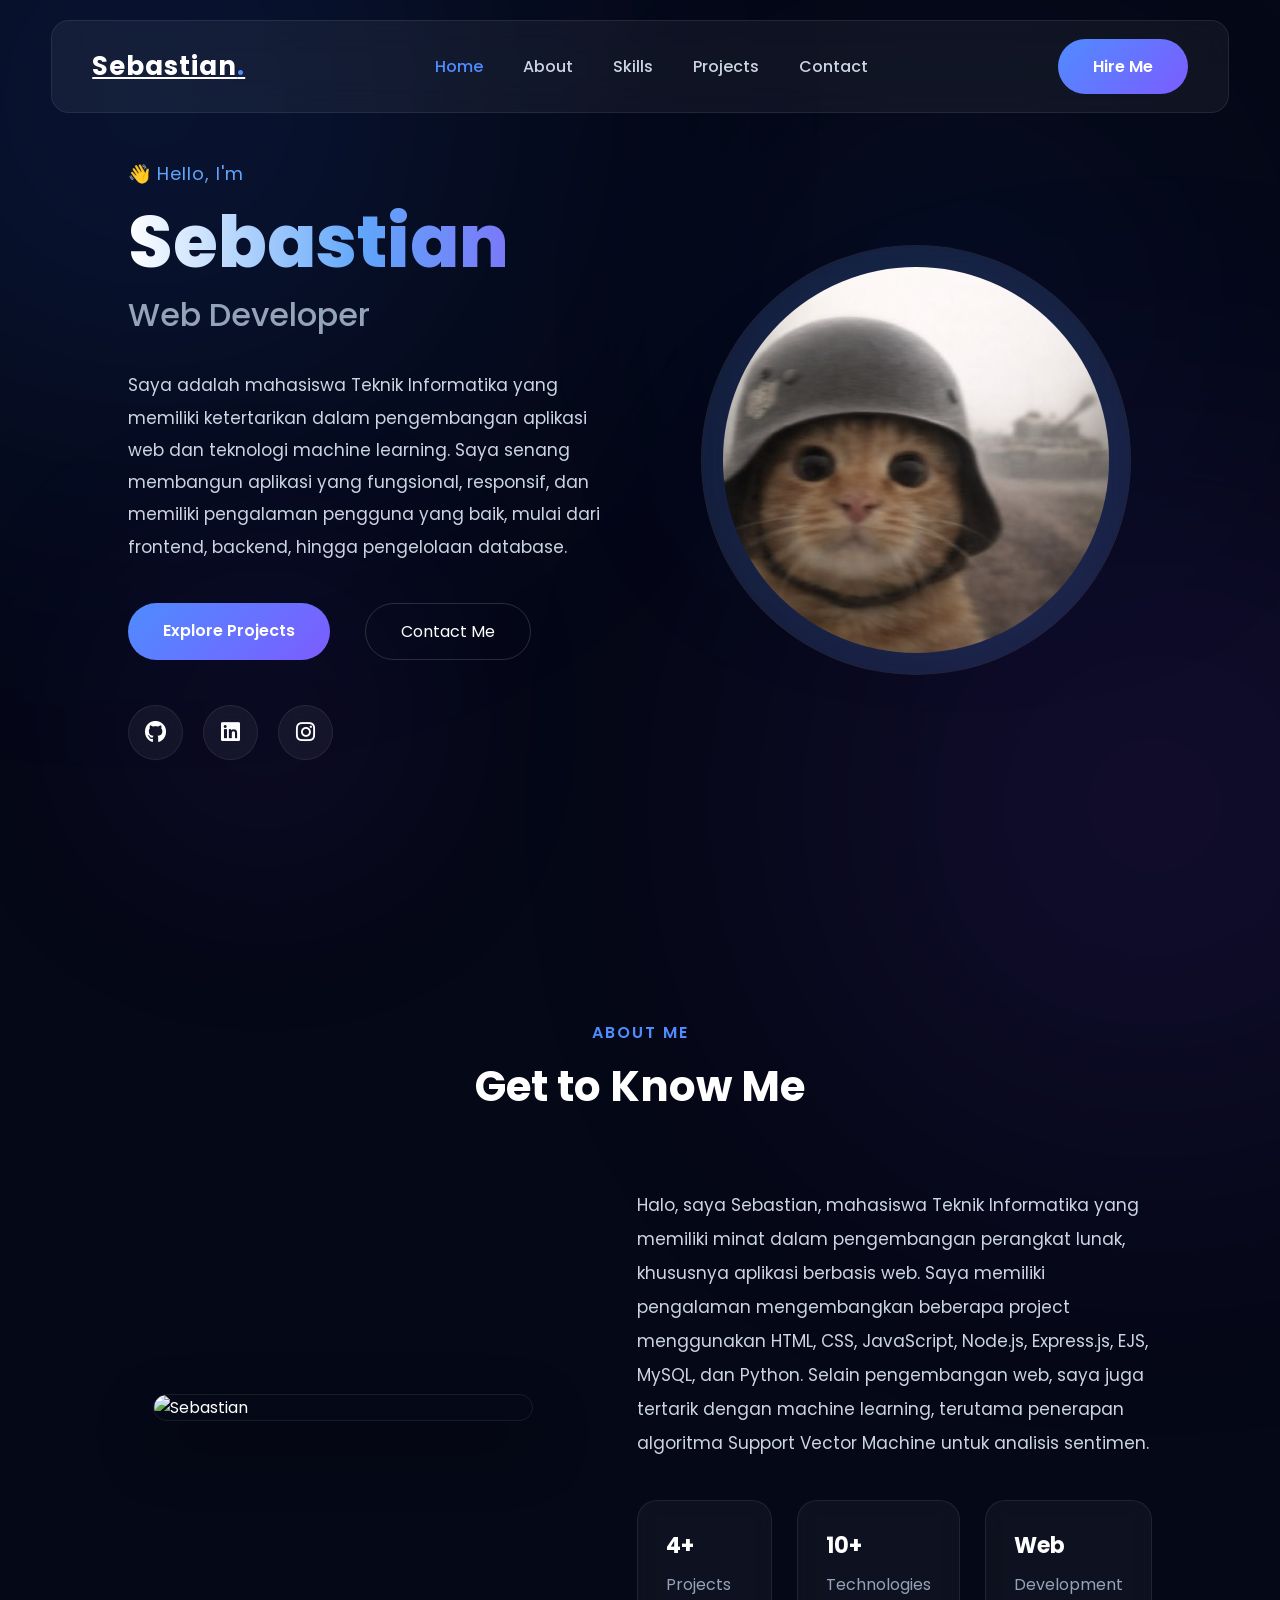
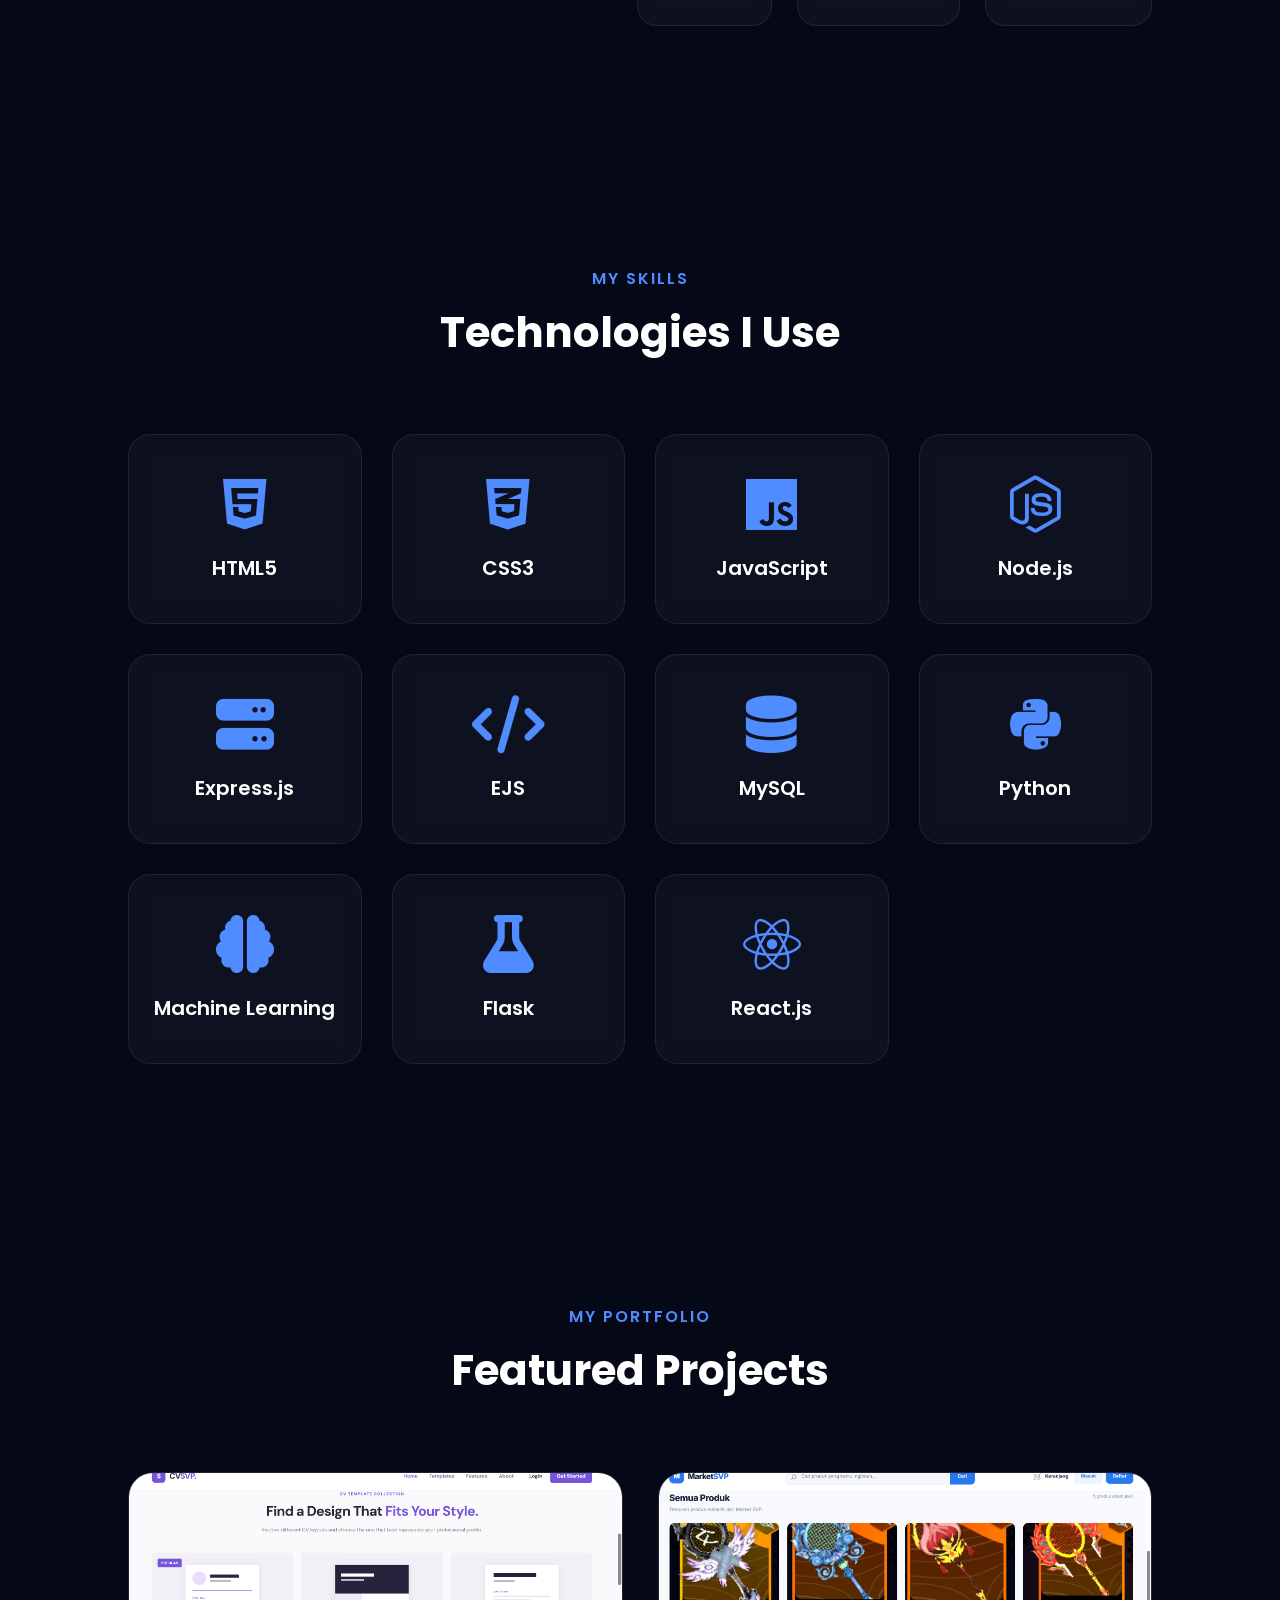
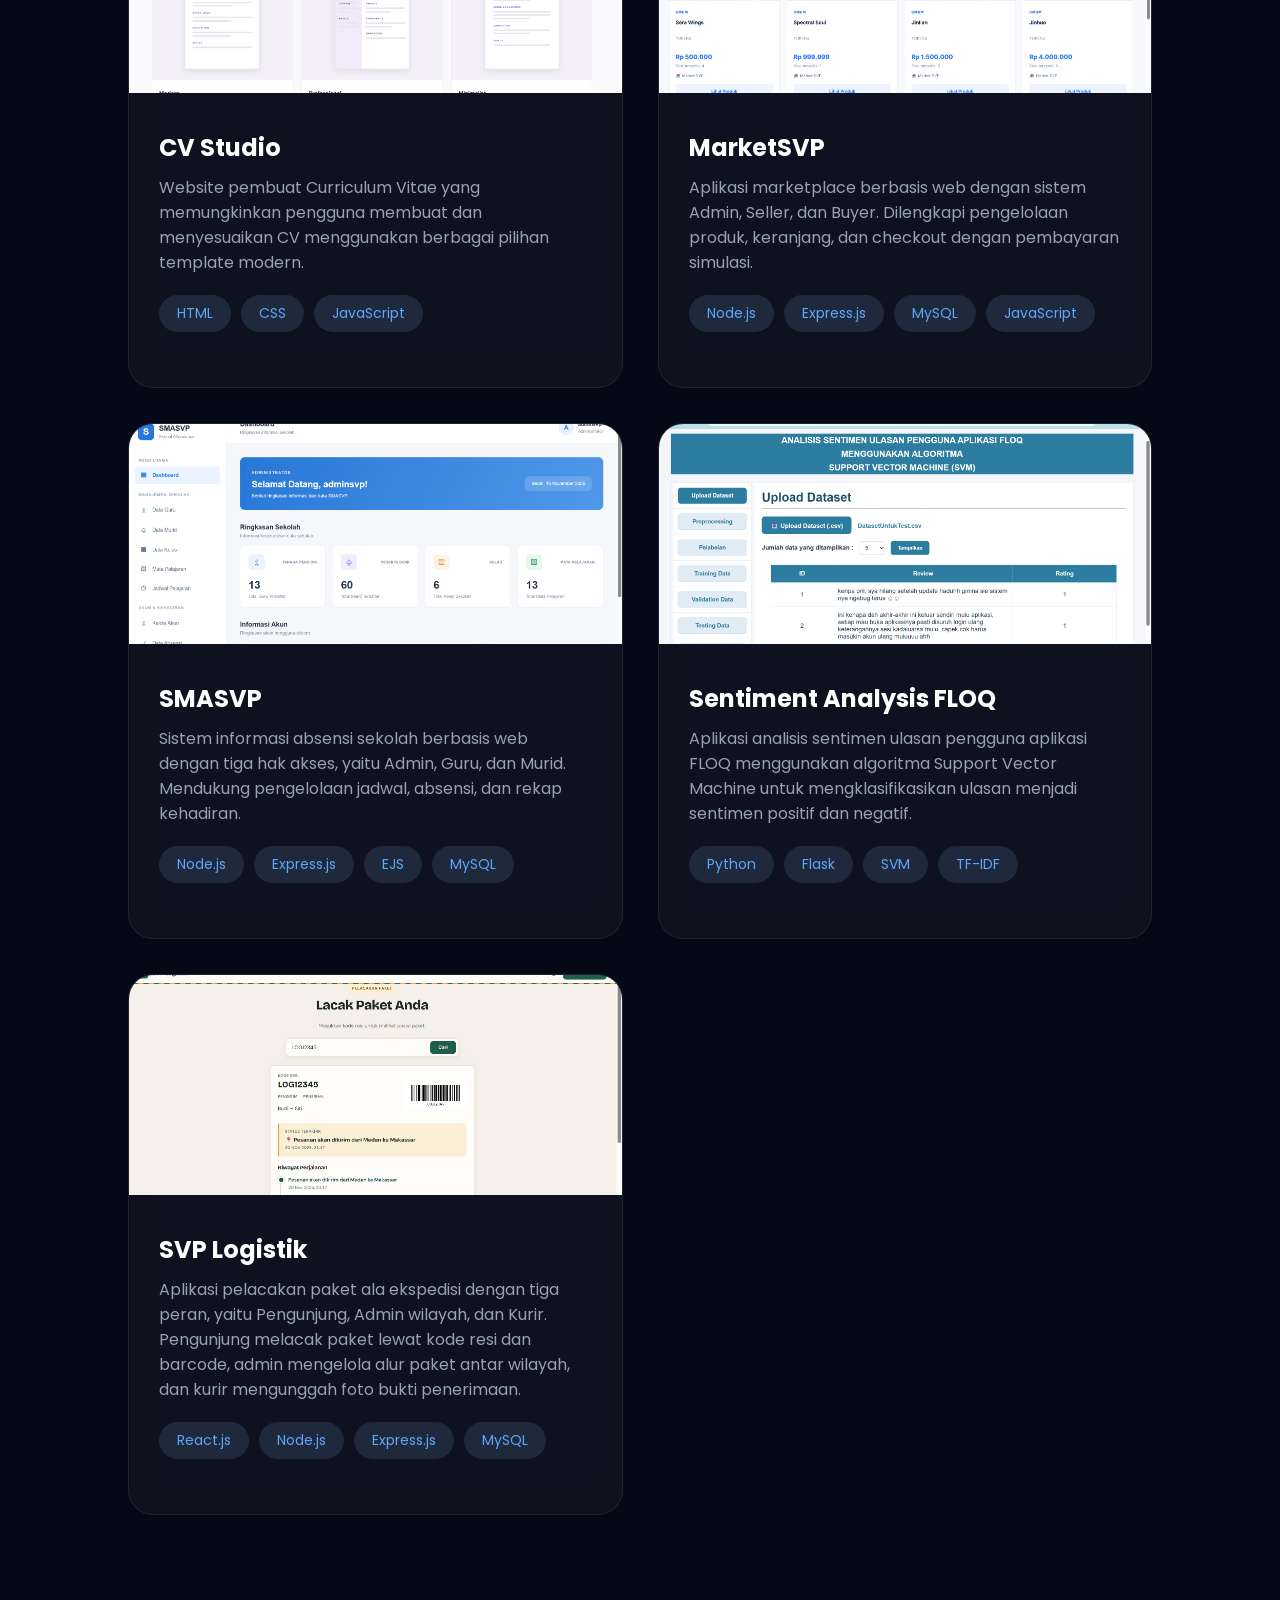
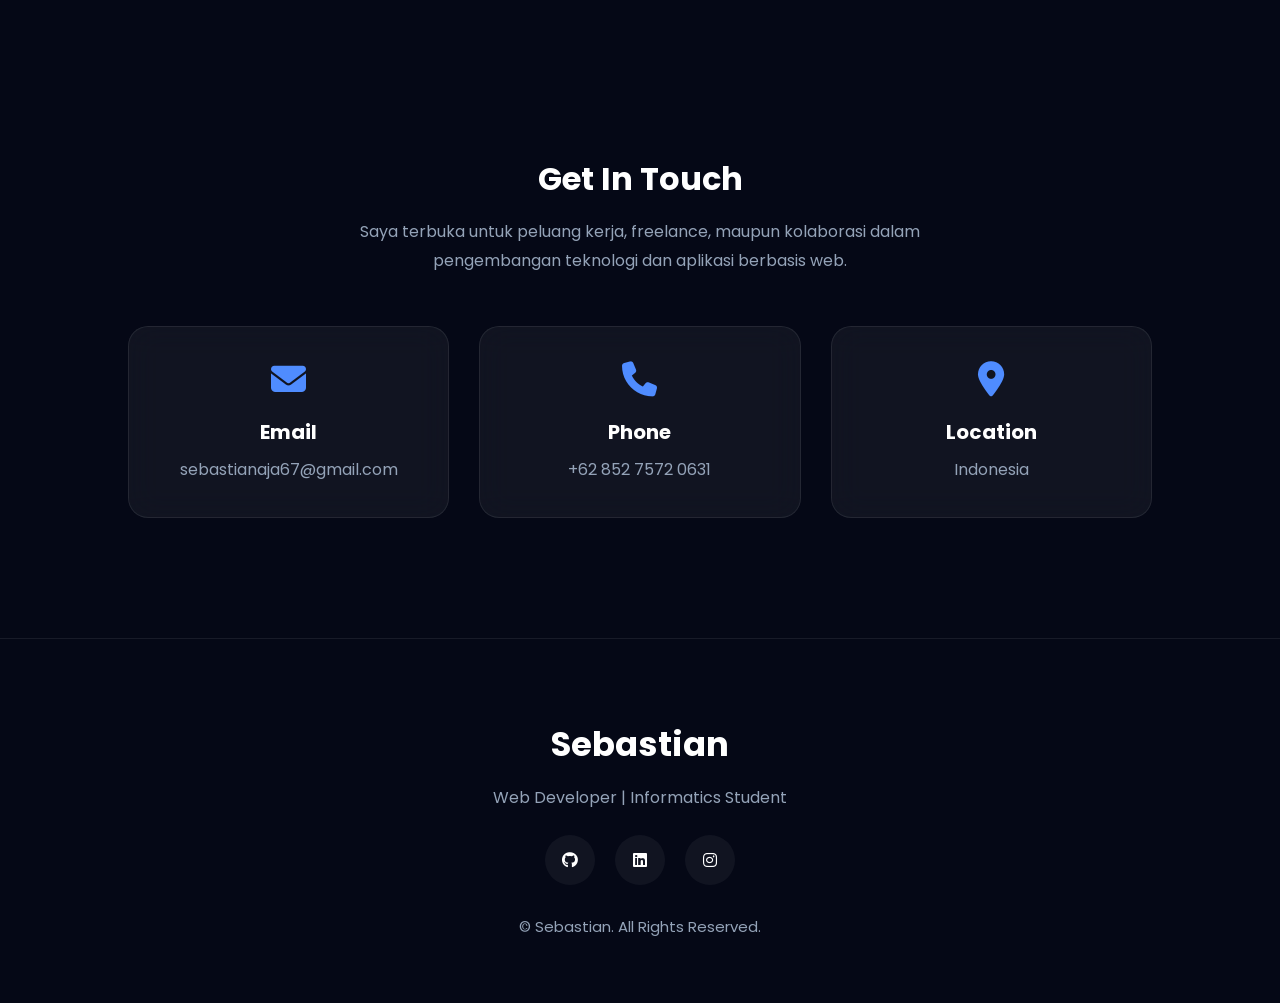
==== commit f4f29060: "update projects" ====
--- a/index.html
+++ b/index.html
@@ -1,4 +1,3 @@
-
 <!DOCTYPE html>
 <html lang="id">
 
@@ -22,8 +21,7 @@
         rel="stylesheet">
 
     <!-- Font Awesome -->
-    <link rel="stylesheet"
-        href="https://cdnjs.cloudflare.com/ajax/libs/font-awesome/6.7.2/css/all.min.css">
+    <link rel="stylesheet" href="https://cdnjs.cloudflare.com/ajax/libs/font-awesome/6.7.2/css/all.min.css">
 </head>
 
 <body>
@@ -139,8 +137,7 @@
 
             <div class="about-image">
 
-                <img src="assets/images/profile2.png"
-                    alt="Sebastian">
+                <img src="assets/images/profile2.png" alt="Sebastian">
 
             </div>
 
@@ -262,6 +259,10 @@
                 <i class="fas fa-flask"></i>
                 <h3>Flask</h3>
             </div>
+            <div class="skill-card">
+                <i class="fab fa-react"></i>
+                <h3>React.js</h3>
+            </div>
 
         </div>
 
@@ -286,8 +287,7 @@
             <!-- PROJECT 1 : CV STUDIO -->
             <div class="project-card">
 
-                <img src="images/cv.png"
-                    alt="CV Studio Project">
+                <img src="images/cv.png" alt="CV Studio Project">
 
                 <div class="project-content">
 
@@ -317,8 +317,7 @@
             <!-- PROJECT 2 : MARKETSVP -->
             <div class="project-card">
 
-                <img src="images/market.png"
-                    alt="MarketSVP Project">
+                <img src="images/market.png" alt="MarketSVP Project">
 
                 <div class="project-content">
 
@@ -348,8 +347,7 @@
             <!-- PROJECT 3 : SMASVP -->
             <div class="project-card">
 
-                <img src="images/sma.png"
-                    alt="SMASVP Project">
+                <img src="images/sma.png" alt="SMASVP Project">
 
                 <div class="project-content">
 
@@ -379,8 +377,7 @@
             <!-- PROJECT 4 : SENTIMENT ANALYSIS -->
             <div class="project-card">
 
-                <img src="images/analisis.png"
-                    alt="Sentiment Analysis FLOQ">
+                <img src="images/analisis.png" alt="Sentiment Analysis FLOQ">
 
                 <div class="project-content">
 
@@ -406,34 +403,33 @@
 
             </div>
             <!-- PROJECT 5 : SVP LOGISTIK -->
-<div class="project-card">
-
-    <img src="images/logistik.png"
-        alt="SVP Logistik Project">
-
-    <div class="project-content">
-
-        <h3>SVP Logistik</h3>
-
-        <p>
-            Aplikasi pelacakan paket ala ekspedisi dengan tiga peran,
-            yaitu Pengunjung, Admin wilayah, dan Kurir. Pengunjung melacak
-            paket lewat kode resi dan barcode, admin mengelola alur paket
-            antar wilayah, dan kurir mengunggah foto bukti penerimaan.
-        </p>
-
-        <div class="project-tags">
-
-            <span>React.js</span>
-            <span>Node.js</span>
-            <span>Express.js</span>
-            <span>MySQL</span>
-
-        </div>
-
-    </div>
-
-</div>
+            <div class="project-card">
+
+                <img src="images/logistik.png" alt="SVP Logistik Project">
+
+                <div class="project-content">
+
+                    <h3>SVP Logistik</h3>
+
+                    <p>
+                        Aplikasi pelacakan paket ala ekspedisi dengan tiga peran,
+                        yaitu Pengunjung, Admin wilayah, dan Kurir. Pengunjung melacak
+                        paket lewat kode resi dan barcode, admin mengelola alur paket
+                        antar wilayah, dan kurir mengunggah foto bukti penerimaan.
+                    </p>
+
+                    <div class="project-tags">
+
+                        <span>React.js</span>
+                        <span>Node.js</span>
+                        <span>Express.js</span>
+                        <span>MySQL</span>
+
+                    </div>
+
+                </div>
+
+            </div>
 
         </div>
 
@@ -545,4 +541,4 @@
 
 </body>
 
-</html>
+</html>
